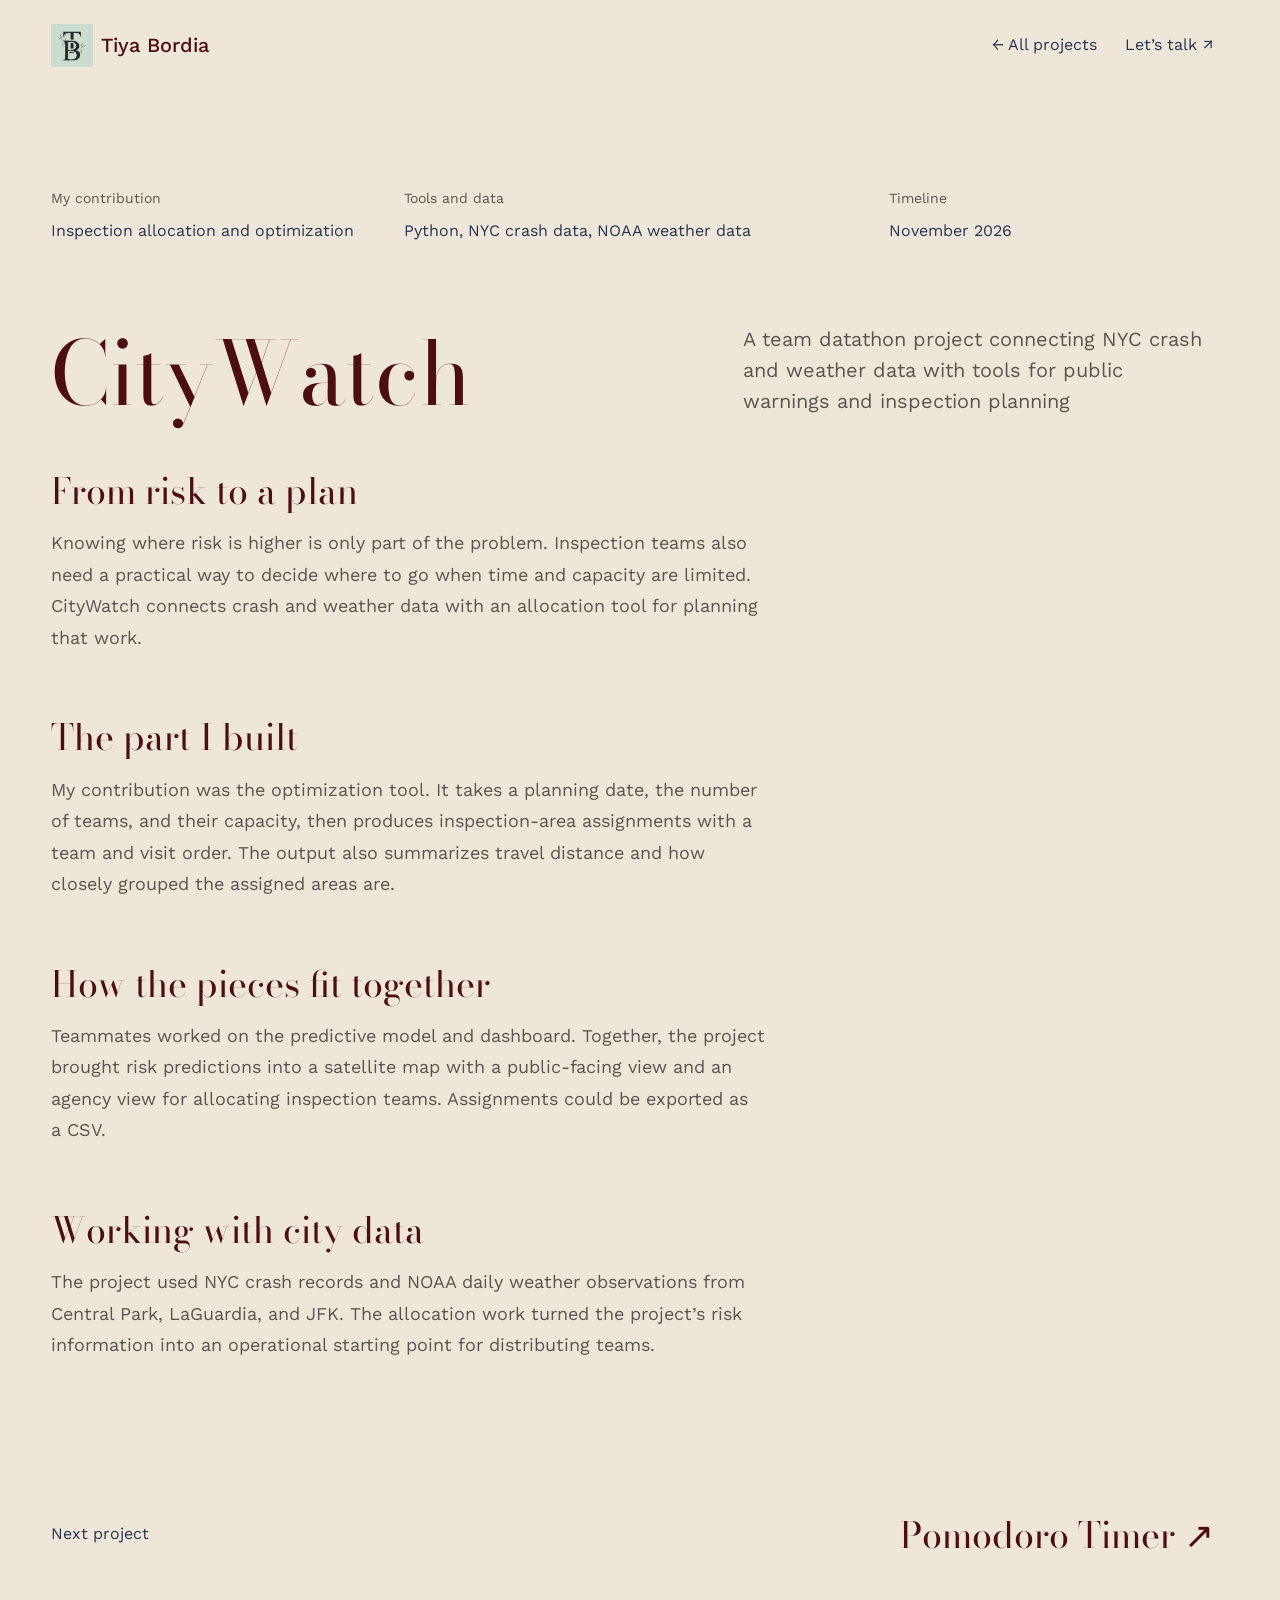
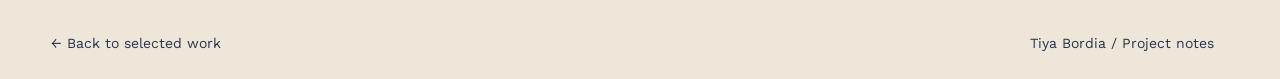
==== projects/citywatch.html @ 733334df "Build interactive project portfolio with theme switch and responsive reading views" ====
<!doctype html><html lang="en" data-palette="mashup"><head><meta charset="UTF-8"><meta name="viewport" content="width=device-width, initial-scale=1, viewport-fit=cover"><title>CityWatch: Tiya Bordia</title><meta name="description" content="A team datathon project connecting NYC crash and weather data with inspection planning."><link rel="stylesheet" href="../styles/library.css"><link rel="stylesheet" href="../styles/theme-variations.css?v=clean-1"><script src="../scripts/appearance.js?v=theme2" defer></script><link rel="stylesheet" href="../styles/editorial-cleanup.css?v=layout2"><link rel="stylesheet" href="../styles/responsive.css?v=adapt1"></head><body class="library-reading"><a class="skip-link" href="#main">Skip to content</a><header class="site-header"><a class="wordmark" href="../index.html"><img class="brand-logo" src="../assets/Image7.png" alt="" width="48" height="62"><span>Tiya Bordia</span></a><nav aria-label="Project navigation"><a href="../index.html#collection">← All projects</a><a href="mailto:tiyabordia06@gmail.com">Let’s talk ↗</a></nav></header><main id="main" class="case-study wrap case-redesign"><h1>CityWatch</h1><p class="case-intro">A team datathon project connecting NYC crash and weather data with tools for public warnings and inspection planning</p><dl class="case-facts"><div><dt>My contribution</dt><dd>Inspection allocation and optimization</dd></div><div><dt>Tools and data</dt><dd>Python, NYC crash data, NOAA weather data</dd></div><div><dt>Timeline</dt><dd>November 2026</dd></div></dl><div class="case-body"><div><section><h2>From risk to a plan</h2><p>Knowing where risk is higher is only part of the problem. Inspection teams also need a practical way to decide where to go when time and capacity are limited. CityWatch connects crash and weather data with an allocation tool for planning that work.</p></section><section><h2>The part I built</h2><p>My contribution was the optimization tool. It takes a planning date, the number of teams, and their capacity, then produces inspection-area assignments with a team and visit order. The output also summarizes travel distance and how closely grouped the assigned areas are.</p></section><section><h2>How the pieces fit together</h2><p>Teammates worked on the predictive model and dashboard. Together, the project brought risk predictions into a satellite map with a public-facing view and an agency view for allocating inspection teams. Assignments could be exported as a CSV.</p></section><section><h2>Working with city data</h2><p>The project used NYC crash records and NOAA daily weather observations from Central Park, LaGuardia, and JFK. The allocation work turned the project’s risk information into an operational starting point for distributing teams.</p></section></div></div><a class="next-project" href="./focus.html"><span>Next project</span><span>Pomodoro Timer ↗</span></a></main><footer class="wrap"><a href="../index.html#collection">← Back to selected work</a><p>Tiya Bordia / Project notes</p></footer></body></html>
---- styles/library.css ----
/* Hallmark · shape: editorial portfolio · genre: editorial · theme: brand (pinned by request) · redesign: full
 * display: Bodoni Moda · body: Work Sans · hero: Banner · nav: visible index · footer: colophon
 * signature: compact faded project books · axes: light/high-contrast-serif/warm · posture: custom · v2.0.0 */
/* Hallmark · pre-emit critique: P4 H4 E3 S4 R4 V3 · weakest: E, recomposed the hero, work timeline, toolkit and reading pages */
/* Hallmark · waive 65 · prompt pins beige, Bodoni Moda and clay · The Lantern portfolio retains the explicit user-selected beige paper, Bodoni Moda and clay cover */
/* Hallmark · waive 38iii · the hero name is the sole two-tone heading · Tiya selected burgundy and navy for her name; keep its established identity */
@import url('https://fonts.googleapis.com/css2?family=Bodoni+Moda:wght@400;500&family=Work+Sans:wght@400;500;600&display=swap');
@import url("./tokens.css");
@import url("./base.css");


* { box-sizing: border-box; }
html { overflow-x: clip; scroll-behavior: smooth; scroll-padding-top: 80px; }
body { overflow-x: clip; margin: 0; background: var(--paper); color: var(--ink); font: 400 16px/1.65 var(--sans); }
h1, h2, h3, p, figure { margin: 0; }
h1, h2, h3 { min-width: 0; overflow-wrap: break-word; font-family: var(--serif); font-weight: 400; line-height: 1.12; letter-spacing: normal; text-wrap: balance; }
h2 { font-size: clamp(36px, 4.2vw, 56px); }
h3 { font-size: 28px; }
p { text-wrap: pretty; }
a { color: inherit; text-decoration: none; text-underline-offset: .25em; touch-action: manipulation; }
a:hover { text-decoration: underline; }
a:active { text-decoration: underline; text-decoration-thickness: 2px; }
.project-context { color: var(--muted); font-size: 16px; }
a:focus-visible { outline: 3px solid var(--teal); outline-offset: 5px; }
img { max-width: 100%; display: block; }
::selection { background: var(--burgundy); color: var(--paper); }
.wrap { width: min(1280px, 92%); margin-inline: auto; }
.section { padding-block: var(--space-lg); }
section[id] { scroll-margin-top: var(--space-sm); }
.icon { width: 20px; height: 20px; flex: none; stroke: currentColor; stroke-width: 1.6; stroke-linecap: round; stroke-linejoin: round; }
.skip-link { position: fixed; top: -100px; left: 16px; padding: var(--space-sm) var(--space-16); background: var(--burgundy); color: var(--paper); z-index: 100; }
.skip-link:focus { top: 12px; }
.site-header { display: flex; justify-content: space-between; align-items: center; gap: var(--space-20); padding-block: var(--space-md); border-bottom: 1px solid var(--line); }
.wordmark { display: inline-flex; align-items: center; gap: var(--space-xs); font-weight: 500; font-size: 20px; color: var(--burgundy); }
.brand-symbol { width: 28px; height: 28px; stroke: var(--teal); stroke-width: 1.3; }
.header-links, .site-header nav { display: flex; align-items: center; flex-wrap: wrap; gap: var(--space-28); font-size: 16px; }
.header-links a { display: inline-flex; align-items: center; gap: var(--space-xs); min-height: 44px; }
.hero { padding-block: var(--space-36) var(--space-xl); }
.hero h1 { font-size: clamp(72px, 10vw, 136px); line-height: 1.05; letter-spacing: normal; color: var(--burgundy); white-space: normal; }
.name-letter { display: inline-block; animation: write-letter .3s both; animation-delay: var(--letter-delay); }
.name-letter:nth-child(5) { width: .24em; }
.surname-letter { color: var(--navy); }
@keyframes write-letter { from { opacity: 0; transform: translateY(.12em); } to { opacity: 1; transform: translateY(0); } }
.hero-tagline { color: var(--burgundy); font-size: clamp(21px, 2.4vw, 29px); margin-top: var(--space-16); line-height: 1.35; }
.hero-tagline em { color: var(--teal); font-family: inherit; font-style: normal; }
.hero-intro { max-width: 65ch; color: var(--muted); font-size: 18px; line-height: 1.65; margin-top: var(--space-16); }
.text-action { display: inline-flex; align-items: center; gap: var(--space-sm); min-height: 44px; color: var(--burgundy); border-bottom: 1px solid var(--burgundy); font-weight: 500; }
.hero .text-action { margin-top: var(--space-16); }
.section-index-shell { position: sticky; top: 0; z-index: 20; background: var(--paper); border-block: 1px solid var(--line); box-shadow: 0 6px 12px var(--shadow-nav); }
.section-index { display: flex; justify-content: space-between; align-items: stretch; gap: var(--space-md); }
.section-tab { display: inline-flex; align-items: center; justify-content: center; min-height: 58px; padding: var(--space-sm) 0; font-size: 16px; color: var(--muted); border-bottom: 2px solid transparent; }
.section-tab.is-active { color: var(--burgundy); border-bottom-color: var(--burgundy); font-weight: 600; }
.section-tab:hover { color: var(--burgundy); text-decoration: none; }
.section-heading { display: flex; justify-content: space-between; align-items: end; gap: var(--space-28); margin-bottom: var(--space-28); }
.section-heading h2 { color: var(--burgundy); }
.section-heading p { max-width: 42ch; color: var(--muted); font-size: 16px; line-height: 1.65; }
/* Native scrolling keeps each cover book-shaped at every screen width.
   No selected-project state: hover/focus and activation belong to the same link. */
.project-shelf { display: flex; gap: var(--space-28); overflow-x: auto; padding: var(--space-20) var(--space-sm) var(--space-md); margin: 0; list-style: none; scroll-snap-type: x proximity; scrollbar-color: var(--slate) var(--paper-deep); scrollbar-width: thin; }
.book-item { flex: 0 0 320px; min-width: 0; display: flex; scroll-snap-align: start; perspective: 1200px; }
.book {
  --cover: var(--burgundy);
  position: relative; isolation: isolate; width: 100%; min-width: 0; min-height: 416px; aspect-ratio: 10 / 13;
  padding: var(--space-28); display: flex; flex-direction: column;
  background: var(--cover); color: var(--paper); transform: rotateY(-9deg) scale(.95);
  transform-origin: center bottom; box-shadow: 6px 5px 14px var(--shadow-book);
  transition: transform 180ms var(--ease-out);
}
/* Fade the colored cover, preserving fully opaque, readable text. */
.book::before { content: ''; position: absolute; inset: 0; z-index: -1; background: var(--paper); opacity: .32; transition: opacity 180ms var(--ease-out); pointer-events: none; }
.book::after { content: ''; position: absolute; inset: 10px; border: 1px solid currentColor; opacity: .3; pointer-events: none; }
.book:focus-visible { transform:translateY(-8px); text-decoration:none; box-shadow:8px 12px 20px var(--shadow-lift); outline-color:var(--burgundy); outline-offset:5px; transition:none; }
.book:focus-visible::before { opacity:0; transition:none; }
@media (hover:hover) and (pointer:fine) {
 .book:hover { transform:translateY(-8px); text-decoration:none; box-shadow:8px 12px 20px var(--shadow-lift); }
 .book:hover::before { opacity:0; }
 .book:active { transform:translateY(-4px) scale(.98); }
}
.book-binding { position: absolute; left: 8px; top: 0; bottom: 0; width: 5px; border-right: 1px solid var(--binding-light); background: var(--binding-dark); pointer-events: none; }
.book-burgundy { --cover: var(--burgundy); }
.book-clay { --cover: var(--clay); color: var(--cover-ink); }
.book-teal { --cover: var(--teal); }
.book-navy { --cover: var(--navy); }
.book-role { font-size: 14px; line-height: 1.45; min-height: 2.9em; }
.book-title { font-size: 40px; line-height: 1.08; letter-spacing: normal; margin-top: var(--space-16); overflow-wrap: break-word; text-wrap: balance; }
.book-contribution { font-size: 16px; line-height: 1.55; margin-top: var(--space-16); }
.book-art { display: flex; align-items: center; justify-content: center; min-height: 40px; flex: 1; padding-block: var(--space-sm); }
.cover-star { width: 60px; height: 60px; stroke: var(--clay); stroke-width: 3; }
.cover-clock { width: 58px; height: 58px; stroke: currentColor; stroke-width: 1.5; }
.cover-plant { width: 65px; height: 65px; stroke: currentColor; stroke-width: 1.5; }
.book-tools { font-size: 14px; line-height: 1.5; margin-top: auto; }
.book-action { display: flex; align-items: center; justify-content: space-between; gap: var(--space-sm); font-size: 15px; font-weight: 500; margin-top: var(--space-sm); min-height: 44px; border-top: 1px solid var(--rule-on-cover); padding-top: var(--space-sm); }
.book-clay .book-action { border-color: var(--rule-on-clay); }
.shelf-edge { height: 11px; margin-top: var(--space-sm); background: var(--navy); border-top: 2px solid var(--slate); box-shadow: 0 8px 12px var(--shadow-soft); }
.experience-list { border-top: 1px solid var(--line); }
.experience-row { display: grid; grid-template-columns: .75fr 2.2fr 1fr; gap: var(--space-28); padding-block: var(--space-md); border-bottom: 1px solid var(--line); }
.experience-row h3 { font-size: 28px; }
.experience-row p { max-width: 65ch; }
.experience-row > div > p:last-child { margin-top: var(--space-sm); color: var(--muted); }
.experience-date, .experience-company, .experience-category { font-size: 14px; line-height: 1.55; color: var(--muted); }
.experience-company { margin-top: var(--space-xs); }
.experience-category { text-align: end; }
.education { background: var(--paper); }
.education-layout { display: grid; grid-template-columns: 1.6fr 1fr; gap: var(--space-lg); align-items: center; }
.education-layout h2 { color: var(--burgundy); }
.education-layout em { color: var(--navy); }
.education-university { font-weight: 500; margin: var(--space-md) 0 var(--space-2xs); }
.education-note { max-width: 45ch; color: var(--muted); }
.award-list { display: grid; grid-template-columns: 1.4fr 1fr; gap: var(--space-36); }
.award-list article { border-top: 1px solid var(--line); padding-top: var(--space-md); }
.award-list h3 { font-size: 30px; line-height: 1.2; }
.award-list p { font-size: 16px; color: var(--muted); margin-top: var(--space-16); }
.skills { border-top: 1px solid var(--line); }
.skill-columns { display: grid; grid-template-columns: repeat(3, 1fr); gap: var(--gap-columns); }
.skill-columns h3 { color: var(--navy); font-size: 32px; }
.skill-columns ul { display: flex; flex-wrap: wrap; gap: var(--space-xs); padding: 0; margin: var(--space-16) 0 0; list-style: none; }
.skill-columns li { font-size: 15px; line-height: 1.5; padding: var(--space-xs) var(--space-sm); border: 1px solid var(--line); }
.about { background: var(--paper); }
.about-layout { display: grid; grid-template-columns: minmax(0,.8fr) minmax(0,1.4fr); gap: var(--space-2xl); align-items: center; }
.about-photo { width: 290px; max-width: 100%; padding: var(--space-sm); background: var(--paper); transform: rotate(-2deg); box-shadow: 5px 7px 15px var(--shadow-soft); margin-inline: auto; }
.about-photo img { width: 100%; height: auto; aspect-ratio: 300/320; object-fit: cover; object-position: center 35%; }
.about-photo figcaption { font-size: 14px; line-height: 1.5; padding-top: var(--space-sm); }
.about-layout h2 { color: var(--burgundy); font-size: clamp(36px, 4vw, 50px); }
.about-layout p { max-width: 65ch; color: var(--muted); margin-top: var(--space-16); }
.about-layout .about-lead { font-family: var(--serif); font-size: 25px; line-height: 1.4; color: var(--ink); margin-top: var(--space-md); }
.contact { background: var(--paper); color: var(--ink); }
.contact h2 { color: var(--burgundy); font-size: clamp(42px, 5.5vw, 72px); }
.contact-bottom { display: flex; justify-content: space-between; align-items: end; gap: var(--gap-columns); margin-top: var(--space-md); }
.contact-bottom a { font-size: clamp(18px, 2.6vw, 28px); font-family: var(--serif); border-bottom: 1px solid var(--slate); padding-bottom: var(--space-xs); overflow-wrap: anywhere; }
.contact a:focus-visible { outline-color: var(--teal); }
.site-footer { display: flex; align-items: center; justify-content: space-between; gap: var(--space-20); padding-block: var(--space-md); font-size: 14px; }
.site-footer nav { display: flex; gap: var(--space-md); }
.site-footer a { min-height: 44px; display: inline-flex; align-items: center; }
.site-footer p { color: var(--muted); }
/* Project reading pages share the same typography and navigation conventions. */
.library-reading .wordmark { font-size: 20px; }
.library-reading .site-header { width: min(1200px,92%); margin-inline: auto; }
.library-reading .site-header nav { font-size: 16px; }
.case-study { padding-top: var(--space-xl); }
.eyebrow { font-size: 14px; color: var(--muted); letter-spacing: normal; }
.case-study > h1 { font-size: clamp(48px, 7vw, 88px); color: var(--burgundy); margin-top: var(--space-16); }
.case-intro { font-size: 22px; line-height: 1.55; max-width: 65ch; color: var(--muted); margin-top: var(--space-md); }
.case-facts { display: grid; grid-template-columns: 1fr 1.4fr 1fr; gap: var(--space-28); border-block: 1px solid var(--line); margin-block: var(--gap-columns); padding-block: var(--space-md); }
.case-facts dt { font-size: 14px; color: var(--muted); }
.case-facts dd { margin: var(--space-xs) 0 0; font-size: 16px; }
.case-art { background: var(--burgundy); color: var(--paper); min-height: 230px; padding: var(--space-36) var(--space-lg); display: flex; flex-direction: column; justify-content: center; align-items: flex-start; text-align: left; }
.case-art.timer-art { background: var(--navy); }
.case-art.nutri-art { background: var(--clay); color: var(--cover-ink); }
.case-art.research-art { background: var(--teal); }
.case-art p { font-family: var(--serif); font-size: clamp(32px, 4vw, 50px); max-width: 36ch; line-height: 1.3; margin-block: var(--space-16) 0; }
.case-art > span, .case-art small { font-size: 14px; letter-spacing: normal; }
.case-body { display: grid; grid-template-columns: 1fr 2.8fr; gap: var(--space-56); margin-block: var(--space-lg); }
.case-body aside { display: flex; flex-direction: column; gap: var(--space-16); position: sticky; top: 25px; align-self: start; }
.case-body aside a { font-size: 16px; min-height: 44px; padding-block: var(--space-xs); border-bottom: 1px solid var(--line); }
.case-body section { margin-bottom: var(--space-xl); }
.case-body h2 { font-size: 36px; color: var(--burgundy); margin-bottom: var(--space-16); }
.case-body section p { font-size: 18px; line-height: 1.75; color: var(--muted); max-width: 65ch; }
.button { display: inline-flex; align-items: center; min-height: 46px; background: var(--burgundy); color: var(--paper); padding: var(--space-sm) var(--space-20); font-size: 16px; }
.next-project { display: flex; align-items: center; justify-content: space-between; gap: var(--space-md); border-top: 1px solid var(--line); padding-block: var(--gap-columns) var(--space-44); }
.next-project > span:last-child { font-family: var(--serif); color: var(--burgundy); font-size: 36px; }
.library-reading footer { width: min(1200px,92%); margin-inline: auto; padding-block: var(--space-md); border-top: 1px solid var(--line); display: flex; justify-content: space-between; gap: var(--space-20); font-size: 14px; }
@media (max-width: 1100px) {
  .book-role { min-height: 0; }
  .book-contribution { max-width: 35ch; }
  .experience-row { grid-template-columns: .7fr 2fr; }
  .experience-category { grid-column: 2; text-align: start; margin-top: calc(-1 * var(--space-sm)); }
  .about-layout { gap: var(--space-36); }
}
@media (max-width: 700px) {
  html { scroll-padding-top: 108px; }
  section[id] { scroll-margin-top: var(--space-sm); }
  .wrap { width: 90%; }
  .section { padding-block: var(--gap-columns); }
  .site-header { padding-block: var(--space-16); gap: var(--space-sm); }
  .wordmark { font-size: 17px; gap: var(--space-xs); }
  .brand-symbol { width: 23px; height: 23px; }
  .header-links, .site-header nav { font-size: 14px; gap: var(--space-16); }
  .header-links .icon { display: none; }
  .hero { padding-block: var(--space-md) var(--space-28); }
  .hero h1 { font-size: clamp(46px,11.9vw,82px); letter-spacing: normal; }
  .hero-tagline { font-size: 21px; margin-top: var(--space-16); }
  .hero-intro { font-size: 16px; line-height: 1.65; }
  .hero .text-action { margin-top: var(--space-16); }
  .section-index { display: grid; grid-template-columns: repeat(3,1fr); gap: 0 var(--space-16); }
  .section-tab { font-size: 14px; padding-block: var(--space-xs); min-height: 44px; }
  .section-heading { display: block; margin-bottom: var(--space-md); }
  .section-heading p, .section-heading > a { margin-top: var(--space-16); }
  .section-heading p br { display: none; }
  .book-role { font-size: 14px; }
  .book-contribution { font-size: 16px; }
  .book-action { font-size: 15px; }
  .experience-row { grid-template-columns: 1fr; gap: var(--space-sm); padding-block: var(--space-md); }
  .experience-row h3 { font-size: 27px; }
  .experience-category { grid-column: auto; margin-top: 0; }
  .education-layout { grid-template-columns: 1fr; gap: var(--space-md); }
  .education-university { margin-top: var(--space-20); }
  .award-list { grid-template-columns: 1fr; gap: var(--space-28); }
  .award-list h3 { font-size: 28px; }
  .skill-columns { grid-template-columns: 1fr; gap: var(--space-28); }
  .skill-columns h3 { font-size: 30px; }
  .about-layout { grid-template-columns: minmax(0,1fr); gap: var(--gap-columns); }
  .about-photo { width: 260px; }
  .about-layout .about-lead { font-size: 24px; }
  .contact-bottom { display: block; margin-top: var(--space-md); }
  .contact-bottom a { display: inline-block; margin-top: var(--space-md); font-size: 23px; }
  .site-footer { flex-wrap: wrap; gap: var(--space-sm); }
  .site-footer nav { width: 100%; justify-content: space-between; }
  .site-footer p { margin-left: auto; }
  .library-reading .site-header { flex-wrap: wrap; }
  .case-study { padding-top: var(--space-md); }
  .case-intro { font-size: 19px; }
  .case-facts { grid-template-columns: 1fr; gap: var(--space-20); }
  .case-art { padding: var(--space-md); min-height: 220px; }
  .case-body { grid-template-columns: 1fr; gap: var(--gap-columns); margin-block: var(--space-36); }
  .case-body aside { position: static; display: grid; grid-template-columns: repeat(2,minmax(0,1fr)); gap: 0 var(--space-20); padding-bottom: 0; }
  .case-body aside p { grid-column: 1 / -1; margin-bottom: var(--space-xs); }
  .case-body h2 { font-size: 32px; }
  .case-body section p { font-size: 17px; }
  .next-project > span:last-child { font-size: 27px; }
}
@media (max-width: 580px) {
  .book-item { flex-basis: min(300px, 84vw); }
  .book { min-height: 390px; padding: var(--space-md); }
  .book-title { font-size: 36px; }
  .book-role { font-size: 14px; }
}
@media (max-width: 350px) {
  .header-links { gap: var(--space-xs); font-size: 13px; }
  .wordmark { font-size: 16px; }
  .brand-symbol { display: none; }
  .hero h1 { font-size: 43px; }
}
@media (prefers-reduced-motion: reduce) {
  html { overflow-x: clip; scroll-behavior: auto; }
  .name-letter { animation: none; opacity: 1; transform: none; }
  .book, .book:hover, .book:focus-visible,
  .project-shelf .book { transform: none; transition: none; }
  .book::before { transition: none; }
}
@media (forced-colors: active) {
  .book::before { display: none; }
}

/* Composition: an editorial introduction, a shelf, a work timeline, and a personal close. */
.hero-redesign { padding-block: var(--space-lg) var(--space-56); }
.hero-redesign h1 { font-size: clamp(64px, 12vw, 154px); line-height: 1.05; }
.hero-bottom { display: grid; grid-template-columns: minmax(0,1fr) minmax(0,1fr); gap: var(--gap-columns); align-items: end; margin-top: var(--gap-columns); }
.hero-redesign .hero-tagline { font-family: var(--serif); font-size: clamp(32px, 4vw, 50px); line-height: 1.12; margin: 0; color: var(--teal); }
.hero-copy { max-width: 49ch; justify-self: end; }
.hero-redesign .hero-intro { margin: 0; font-size: 18px; }
.hero-redesign .text-action { margin-top: var(--space-20); }
.section-index-shell { box-shadow: none; }
.section { padding-block: var(--space-72); }
.projects { padding-top: var(--space-lg); padding-bottom: var(--space-2xl); }
.section-heading { gap: var(--gap-columns); }
.project-shelf:focus-visible { outline: 2px solid var(--teal); outline-offset: 4px; }
.experience { display: grid; grid-template-columns: minmax(0,1fr) minmax(0,2fr); gap: var(--gap-columns); border-top: 1px solid var(--line); }
.experience .section-heading { display: block; align-self: start; margin: 0; }
.experience .section-heading h2 { font-size: clamp(36px, 4vw, 52px); max-width: 9ch; }
.experience .section-heading a { margin-top: var(--space-md); }
.experience-row { grid-template-columns: minmax(0,1fr); gap: var(--space-xs); padding-block: var(--space-28); }
.experience-row h3 { font-size: 30px; }
.experience-category { grid-column: auto; text-align: left; margin: 0; }
.experience-row > div > p:last-child { margin-top: var(--space-16); }
.education-layout { border-block: 1px solid var(--line); padding-block: var(--space-lg); gap: var(--gap-columns); }
.education-layout h2 { font-size: clamp(36px,4vw,52px); }
.award-list { grid-template-columns: minmax(0,1.5fr) minmax(0,1fr); gap: var(--gap-columns); }
.skills { display: grid; grid-template-columns: minmax(0,1fr) minmax(0,2fr); gap: var(--gap-columns); }
.skills .section-heading { display: block; margin: 0; }
.skills .section-heading p { margin-top: var(--space-20); }
.skill-columns { gap: var(--gap-columns); }
.skill-columns ul { display: block; margin-top: var(--space-16); }
.skill-columns li { padding: var(--space-xs) 0; border: 0; border-bottom: 1px solid var(--line); font-size: 16px; }
.about-layout { grid-template-columns: minmax(0,1fr) minmax(0,2fr); gap: var(--gap-columns); }
.about-photo { width: 280px; padding: 0; transform: none; box-shadow: none; margin-inline: 0; }
.about-photo figcaption { padding-top: var(--space-16); }
.about-layout h2 { max-width: 20ch; }
.about-layout .about-lead { font-family: var(--sans); font-size: 20px; line-height: 1.6; }
.contact > .wrap { border-top: 1px solid var(--line); padding-top: var(--space-lg); }
.contact h2 { font-size: clamp(44px, 6vw, 76px); }
.contact-bottom { gap: var(--gap-columns); }
/* Reading pages keep the same paper, with a quick route to the real work. */
.case-redesign { display: grid; grid-template-columns: minmax(0,1.4fr) minmax(0,1fr); column-gap: var(--gap-columns); }
.case-redesign > .project-context { grid-column: 1 / -1; }
.case-redesign > h1 { grid-column: 1; grid-row: 2 / 4; margin-top: var(--space-md); }
.case-redesign > .case-intro { grid-column: 2; grid-row: 2; font-size: 20px; }
.case-entry { grid-column: 2; grid-row: 3; margin-top: var(--space-20); }
.case-facts, .case-art, .case-body, .next-project { grid-column: 1 / -1; }
.case-redesign .case-art { background: var(--paper); color: var(--ink); border-block: 1px solid var(--line); min-height: 0; padding: var(--gap-columns) 0; }
.case-redesign .case-art > span { color: var(--muted); font-size: 16px; }
.case-redesign .case-art p { max-width: 46ch; font-size: clamp(26px,3vw,40px); color: var(--teal); }
.case-body { grid-template-columns: minmax(0,1fr) minmax(0,2fr); gap: var(--gap-columns); }
.case-body aside { top: 32px; gap: 0; }
.case-body section { padding-bottom: var(--gap-columns); margin-bottom: var(--gap-columns); border-bottom: 1px solid var(--line); }
.case-body section p { font-size: 18px; }
.case-body h2 { font-size: 36px; }
.button { min-height: 48px; }
@media (max-width: 900px) {
 .experience, .skills { grid-template-columns: minmax(0,1fr); }
 .experience .section-heading { display: flex; align-items: end; }
 .experience .section-heading h2 { max-width: none; }
 .experience .section-heading a { margin-top: 0; flex-shrink: 0; }
 .case-redesign { grid-template-columns: minmax(0,1fr); }
 .case-redesign > h1, .case-redesign > .case-intro, .case-entry { grid-column: 1; grid-row: auto; }
 .case-redesign > h1 { margin-top: var(--space-16); }
}
@media (max-width: 700px) {
 .hero-redesign { padding-block: var(--gap-columns); }
 .hero-redesign h1 { font-size: clamp(42px,11vw,74px); }
 .hero-bottom { grid-template-columns: minmax(0,1fr); gap: var(--space-md); margin-top: var(--space-md); }
 .hero-redesign .hero-tagline { font-size: 32px; }
 .hero-copy { justify-self: start; }
 .hero-redesign .hero-intro { font-size: 16px; }
 .section { padding-block: var(--space-xl); }
 .experience .section-heading { display: block; }
 .experience .section-heading a { margin-top: var(--space-16); }
 .award-list, .skill-columns, .about-layout, .case-body { grid-template-columns: minmax(0,1fr); }
 .education-layout { padding-block: var(--gap-columns); }
 .about-photo { width: 240px; }
 .case-body aside { position: static; gap: 0 var(--space-20); }
 .case-body { gap: var(--gap-columns); }
 .contact > .wrap { padding-top: var(--gap-columns); }
}

/* Education belongs to the personal introduction. */
.about-education { border-top: 1px solid var(--line); margin-top: var(--gap-columns); padding-top: var(--space-md); }
.about-education h3 { font-family: var(--sans); font-size: 18px; font-weight: 500; color: var(--burgundy); }
.about-education p { margin-top: var(--space-sm); }
.about-education .education-university { color: var(--ink); }
.about-education .education-note { max-width: 60ch; }
@media (min-width: 701px) { .section-index { justify-content: flex-start; gap: var(--gap-columns); } }

/* Preserve page alignment when a dialog locks scrolling. */
html { scrollbar-gutter:stable; }
---- styles/theme-variations.css ----
/* Review-only palettes: the current homepage remains unchanged. */
:root {
 --paper:#EFE6DA; --ink:#25344F; --muted:#525B66; --line:#B7AA9A;
 --burgundy:#632024; --navy:#25344F; --teal:#6F4D38; --slate:#617891; --clay:#D5B895;
 --paper-deep:var(--paper); --cover-burgundy:#632024; --cover-clay:#D5B895; --cover-teal:#617891; --cover-navy:#25344F;
 --book-text:#F4EDE4; --cover-ink:#35271F; --light-green:#DCE1B8; --green-ink:#173125;
 --button-selected:#25344F; --button-selected-ink:#F4EDE4; --cover-wash:#EFE6DA;
}
:root[data-palette="earth"] {
 --paper:#EFE6DA; --ink:#173125; --muted:#555D4B; --line:#B2AB96;
 --burgundy:#424C21; --navy:#212E40; --teal:#173125; --slate:#7D8769; --clay:#B27D57;
 --cover-burgundy:#173125; --cover-clay:#AE9372; --cover-teal:#424C21; --cover-navy:#212E40;
 --button-selected:#173125;
}
:root[data-palette="sage"] {
 --paper:#EFE6DA; --ink:#0A3323; --muted:#5A554E; --line:#BEB2A3;
 --burgundy:#4D0E13; --navy:#25344F; --teal:#105666; --slate:#7D8769; --clay:#B57C70;
 --cover-burgundy:#4D0E13; --cover-clay:#B57C70; --cover-teal:#105666; --cover-navy:#DCE1B8;
 --button-selected:#DCE1B8; --button-selected-ink:#173125;
}
:root[data-mode="dark"] {
 color-scheme:dark; --paper:#192333; --ink:#F0E6D8; --muted:#C4C8CE; --line:#56616D;
 --burgundy:#E5B2A9; --navy:#ABC0D3; --teal:#B8CDD9; --slate:#8CA3BA;
 --cover-wash:#192333;
}
:root[data-palette="earth"][data-mode="dark"] {
 --paper:#14271E; --ink:#ECE5D8; --muted:#C5C9B8; --line:#566554;
 --burgundy:#DCE1B8; --navy:#B9C7D2; --teal:#DCE1B8; --cover-wash:#14271E;
}
:root[data-palette="sage"][data-mode="dark"] {
 --paper:#18251F; --ink:#EFE6DA; --muted:#C9CFC4; --line:#5F6D5F;
 --burgundy:#E8B5AE; --navy:#B5C7DC; --teal:#DCE1B8; --cover-wash:#18251F;
}
html[data-mode="light"] { color-scheme:light; }
.theme-review { background:var(--paper); color:var(--ink); border-bottom:1px solid var(--line); padding:24px 0; }
.review-inner { display:grid; gap:16px; }
.review-heading { display:flex; flex-wrap:wrap; align-items:center; justify-content:space-between; gap:12px; }
.review-heading strong { font-weight:600; font-size:18px; }
.review-heading a { font-size:14px; text-decoration:underline; }
.review-controls { display:flex; gap:32px; flex-wrap:wrap; }
.review-controls fieldset { border:0; padding:0; margin:0; min-width:0; }
.review-controls legend { font:400 14px/1.5 var(--sans); color:var(--muted); margin-bottom:8px; }
.review-options { display:flex; gap:8px; flex-wrap:wrap; }
.review-options button { min-height:44px; padding:10px 16px; border:1px solid var(--line); background:var(--paper); color:var(--ink); font:500 14px/1.4 var(--sans); cursor:pointer; border-radius:0; }
.review-options button:hover { border-color:var(--ink); }
.review-options button[aria-pressed="true"] { background:var(--button-selected); color:var(--button-selected-ink); border-color:var(--button-selected); }
.review-options button:focus-visible { outline:3px solid var(--teal); outline-offset:3px; }
.review-options button:active { transform:translateY(1px); }
#palette-note { font-size:14px; line-height:1.6; color:var(--muted); }
.palette-swatches { display:flex; gap:12px; flex-wrap:wrap; }
.palette-swatch { display:inline-flex; align-items:center; gap:6px; font-size:13px; color:var(--muted); }
.palette-swatch i { width:18px; height:18px; background:var(--swatch); border:1px solid var(--line); }
.book { color:var(--book-text); }
.book-burgundy { --cover:var(--cover-burgundy); }
.book-clay { --cover:var(--cover-clay); color:var(--cover-ink); }
.book-teal { --cover:var(--cover-teal); }
.book-navy { --cover:var(--cover-navy); }
.book::before { background:var(--cover-wash); }
[data-palette="sage"] .book-navy { color:var(--green-ink); }
[data-palette="sage"] .book-navy .book-action { border-color:var(--rule-on-clay); }
[data-palette="sage"] .skill-columns h3 { background:var(--light-green); color:var(--green-ink); display:inline-block; padding:2px 10px; }
[data-mode="dark"] .book-teal { --cover:#40556B; }
[data-palette="earth"][data-mode="dark"] .book-teal { --cover:#424C21; }
[data-palette="sage"][data-mode="dark"] .book-teal { --cover:#105666; }
[data-mode="dark"] .book-clay::before { opacity:.16; }
[data-mode="dark"] .book-clay:hover::before, [data-mode="dark"] .book-clay:focus-visible::before { opacity:0; }
@media(max-width:700px) { .theme-review { padding-block:20px; } .review-controls { gap:16px; } .review-heading { align-items:start; } }

/* Instant review navigation keeps side-by-side palette comparisons aligned. */
html { scroll-behavior: auto; }

/* Keep text readable on lighter swatches and the faded clay cover. */
:root { --slate-cover-ink:#101820; --clay-wash:#EFE6DA; }
[data-palette="slate"][data-mode="light"] .book-teal { color:var(--slate-cover-ink); }
[data-palette="slate"][data-mode="light"] .book-teal:hover, [data-palette="slate"][data-mode="light"] .book-teal:focus-visible { --cover:#8B9BAA; }
[data-mode="dark"] .book-clay::before { background:var(--clay-wash); opacity:.24; }
[data-mode="dark"] .book-clay:hover::before, [data-mode="dark"] .book-clay:focus-visible::before { opacity:0; }
[data-palette="earth"][data-mode="light"] .book-teal::before { opacity:.16; }

/* Revised mashup: redder burgundy, reference-inspired pink and rosy brown. */
:root[data-palette="mashup"] {
 --pink:#983254; --rosy-brown:#D3968C;
 --paper:#EFE6DA; --ink:#25344F; --muted:#5A554E; --line:#BEB2A3;
 --burgundy:#4D0E13; --navy:#25344F; --teal:#6F4D38; --slate:#617891;
 --cover-burgundy:var(--pink); --cover-clay:var(--rosy-brown); --cover-teal:#617891; --cover-navy:#25344F;
 --cover-ink:#291719; --cover-wash:#EFE6DA;
 --button-selected:#4D0E13; --button-selected-ink:#EFE6DA;
}
:root[data-palette="mashup"][data-mode="dark"] {
 --paper:#3A121B; --ink:#F2E7DB; --muted:#DEC3C5; --line:#93616C;
 --burgundy:var(--rosy-brown); --navy:#AFC2D7; --teal:#D5B895; --slate:#91A7BE;
 --cover-wash:#3A121B; --button-selected:var(--rosy-brown); --button-selected-ink:#291719;
}
[data-palette="mashup"] .book-navy { color:var(--book-text); }
[data-palette="mashup"][data-mode="light"] .book-burgundy:not(:hover):not(:focus-visible)::before { opacity:.12; }
[data-palette="mashup"] .book-teal { --cover:#617891; }
[data-palette="mashup"][data-mode="light"] .book-teal { color:var(--slate-cover-ink); }
[data-palette="mashup"][data-mode="light"] .book-teal:hover,
[data-palette="mashup"][data-mode="light"] .book-teal:focus-visible { --cover:#8B9BAA; }
[data-palette="mashup"][data-mode="dark"] .book-teal { --cover:#40556B; }
[data-palette="mashup"] .skill-columns h3 { display:inline-block; background:var(--rosy-brown); color:var(--cover-ink); padding:2px 10px; }

/* A small, intentional green thread alongside pink and rose. */
:root[data-palette="mashup"] { --moss-accent:#526347; --moss-soft:#AEB89B; }
:root[data-palette="mashup"][data-mode="dark"] { --moss-accent:#AEB89B; }
[data-palette="mashup"] .brand-symbol { stroke:var(--moss-accent); }
[data-palette="mashup"] .section-tab.is-active { color:var(--moss-accent); border-bottom-color:var(--moss-accent); }
[data-palette="mashup"] .shelf-edge { border-top-color:var(--moss-accent); }
[data-palette="mashup"] .skill-columns h3 { background:transparent; color:var(--moss-accent); padding:0; }
[data-palette="mashup"] .book:focus-visible { outline-color:var(--moss-accent); }
---- styles/editorial-cleanup.css ----
/* Keep the portfolio open, typographic, and free of ornamental UI. */
h1, h2, h3, .hero h1, .book-title { letter-spacing:normal; font-style:normal; }
em, i { font-style:normal; }
.site-header, .section-index-shell, .experience, .experience-list, .experience-row,
.award-list article, .skills, .about-education, .contact > .wrap,
.case-facts, .case-body section, .case-body aside a, .next-project,
.library-reading footer, .book-action, .book-clay .book-action { border:0; }
.section-index-shell { box-shadow:none; }
.skills .toolkit-card, .skills .toolkit-card:last-child { border:0; }
.skills .toolkit-card + .toolkit-card { border-top:1px solid var(--line); }
.skills .toolkit-card li { border:0; padding:0; }
.skills .toolkit-card ul { gap:12px 24px; }
.book::after, .book-opening-cover::after { content:none; }
.book-binding { border:0; }
.book-dialog, .book-opening-cover, .book-dialog-bar, .book-dialog-close,
.appearance-dock, .appearance-dock button { border:0; }
.book-dialog::backdrop { backdrop-filter:none; }
.appearance-dock button[aria-pressed="true"] { border:0; text-decoration:underline; text-underline-offset:5px; }
.book-dialog-close { text-decoration:underline; text-underline-offset:5px; }
/* Upright text and natural tracking need a little more room on narrow screens. */
@media(max-width:700px) { .hero-redesign h1 { font-size:clamp(38px,10.4vw,70px); } }

.experience-details { margin:16px 0 0; padding-left:20px; color:var(--muted); }
.experience-details li + li { margin-top:12px; }
.earlier-experience { margin-top:32px; }
.earlier-experience summary { cursor:pointer; min-height:44px; color:var(--ink); }
.earlier-experience h3 { margin:24px 0 12px; font:500 20px/1.4 var(--sans); }
.earlier-experience p + p { margin-top:12px; color:var(--muted); }
.more-projects, .additional-skills { margin-top:40px; }
.more-projects h3, .additional-skills h3 { font:500 20px/1.4 var(--sans); margin-bottom:12px; }
.more-projects p, .additional-skills p { color:var(--muted); margin-top:12px; }
.additional-skills h3:not(:first-child) { margin-top:28px; }
.project-preview { display:inline-flex; align-items:center; min-height:44px; text-decoration:underline; }

/* Each project has its own cover color in both modes. */
.book-moss { --cover:#AEB89B; color:#173125; }

/* Slightly brighter wine background and clearer cover pigments. */
:root[data-palette="mashup"][data-mode="dark"] {
 --paper:#461923; --cover-wash:#461923;
 --ink:#F7EEE4; --muted:#E3CDD0;
 --cover-burgundy:#AD3F63; --cover-clay:#DFA297; --cover-navy:#30496A;
}
[data-palette="mashup"][data-mode="dark"] .book-teal { --cover:#58758F; }
.book-moss { --cover:#BCC7A6; color:#173125; }

.portrait-frame { aspect-ratio:300/320; overflow:hidden; }
.about-photo .portrait-frame img { width:100%; height:100%; object-fit:cover; object-position:50% 65%; transform:scale(1.55); transform-origin:50% 65%; }

.brand-logo { display:block; width:42px; height:auto; flex:none; }
@media(max-width:700px) { .brand-logo { width:32px; } }

.social-logo { width:20px; height:20px; flex:none; }
.site-footer nav a { gap:8px; }

/* A single physical-style switch with a stable, accessible label. */
.appearance-dock .light-switch { display:flex; align-items:center; gap:10px; padding:8px; min-height:44px; color:var(--ink); }
.switch-track { display:block; position:relative; width:42px; height:24px; background:var(--muted); border-radius:12px; flex:none; }
.switch-thumb { position:absolute; top:3px; left:3px; width:18px; height:18px; border-radius:50%; background:var(--paper); transition:transform 160ms var(--ease-out); }
.light-switch[aria-checked="true"] .switch-track { background:var(--moss-accent); }
.light-switch[aria-checked="true"] .switch-thumb { transform:translateX(18px); }
.switch-label { font-size:14px; }
.appearance-dock .light-switch:hover { text-decoration:none; }
.light-switch:focus-visible .switch-thumb { transition:none; }
@media(prefers-reduced-motion:reduce) { .switch-thumb { transition:none; } }

/* Hanging pull cord: one button, a full touch target, and a clear focus ring. */
.appearance-dock { top:0; bottom:auto; right:20px; padding:0; background:transparent; }
.appearance-dock .light-switch { position:relative; display:flex; flex-direction:column; justify-content:flex-start; gap:0; width:48px; height:124px; padding:0; background:transparent; transform:none; }
.pull-cord { display:block; width:2px; height:80px; background:var(--muted); flex:none; transition:height 160ms var(--ease-out); }
.pull-handle { display:block; width:14px; height:28px; background:var(--moss-accent); border-radius:3px 3px 7px 7px; flex:none; }
.appearance-dock .light-switch:active { transform:none; }
.appearance-dock .light-switch:active .pull-cord { height:90px; }
.appearance-dock .light-switch:focus-visible { outline-offset:2px; }
@media(max-width:700px) {
 .appearance-dock { right:2px; top:0; bottom:auto; }
 .appearance-dock .light-switch { width:32px; height:106px; }
 .pull-cord { height:62px; }
 .appearance-dock .light-switch:active .pull-cord { height:72px; }
}
@media(prefers-reduced-motion:reduce) { .pull-cord { transition:none; } .appearance-dock .light-switch:active .pull-cord { height:80px; } }
@media(max-width:700px) and (prefers-reduced-motion:reduce) { .appearance-dock .light-switch:active .pull-cord { height:62px; } }

/* A pendant lamp gives the pull cord a recognizable purpose. */
.appearance-dock { right:12px; }
.appearance-dock .light-switch { width:64px; height:174px; }
.cord-lamp { width:56px; height:56px; flex:none; overflow:visible; }
.lamp-stem { stroke:var(--muted); stroke-width:2; }
.lamp-shade { fill:var(--teal); stroke:var(--ink); stroke-width:1.5; stroke-linejoin:round; }
.lamp-bulb { fill:#E8BB61; }
.lamp-rays { stroke:#A06A1C; stroke-width:2; stroke-linecap:round; }
.light-switch[aria-checked="true"] .lamp-bulb { fill:var(--muted); }
.light-switch[aria-checked="true"] .lamp-rays { visibility:hidden; }
.pull-cord { height:58px; }
.pull-handle { width:16px; height:26px; background:var(--moss-accent); }
.appearance-dock .light-switch:active .pull-cord { height:68px; }
@media(max-width:700px) {
 .appearance-dock { right:0; }
 .appearance-dock .light-switch { width:44px; height:142px; }
 .cord-lamp { width:40px; height:40px; }
 .pull-cord { height:46px; }
 .appearance-dock .light-switch:active .pull-cord { height:56px; }
}
@media(prefers-reduced-motion:reduce) { .appearance-dock .light-switch:active .pull-cord { height:58px; } }
@media(max-width:700px) and (prefers-reduced-motion:reduce) { .appearance-dock .light-switch:active .pull-cord { height:46px; } }

/* Reserve a separate right-hand lane for the fixed pendant control. */
.home-header { padding-right:72px; }
@media(max-width:700px) {
 .home-header { padding-right:40px; flex-wrap:wrap; }
 .home-header .header-links { gap:16px; }
}

/* Header owns the pendant: it scrolls away before the section index sticks. */
.home-header { position:relative; padding-right:88px; min-height:176px; }
.home-header .appearance-dock { position:absolute; top:0; right:0; bottom:auto; z-index:1; }
.appearance-dock .light-switch { min-width:0; }
.experience-highlight { margin-top:16px; color:var(--muted); }
.role-details { margin-top:12px; }
.role-details summary { cursor:pointer; min-height:44px; display:list-item; padding-block:10px; color:var(--ink); }
[data-palette="mashup"][data-mode="light"] .book-navy::before { opacity:.24; }
[data-palette="mashup"][data-mode="light"] .book-navy:hover::before,
[data-palette="mashup"][data-mode="light"] .book-navy:focus-visible::before { opacity:0; }
[data-palette="mashup"][data-mode="dark"] .book-teal { --cover:#4C6881; }
[data-palette="mashup"][data-mode="dark"] .book-moss::before { opacity:.22; }
[data-palette="mashup"][data-mode="dark"] .book-moss:hover::before,
[data-palette="mashup"][data-mode="dark"] .book-moss:focus-visible::before { opacity:0; }
@media(max-width:700px) { .home-header { padding-right:60px; min-height:144px; } }

.experience-stories { margin:16px 0 24px; }
.experience-stories section + section { margin-top:24px; }
.experience-stories h4 { margin:0 0 8px; font:500 18px/1.45 var(--sans); color:var(--ink); }
.experience-stories p { color:var(--muted); max-width:65ch; }

.project-screenshot { grid-column:1 / -1; margin:32px 0 0; }
.project-screenshot img { width:100%; height:auto; display:block; }
.project-screenshot figcaption { margin-top:12px; color:var(--muted); font:400 15px/1.6 var(--sans); max-width:75ch; }

/* Compact header: name and contact links lead; the pendant has its own lane. */
.home-header { min-height:112px; }
.home-header .light-switch { height:112px; }
.home-header .pull-cord { height:20px; }
.home-header .light-switch:active .pull-cord { height:28px; }
/* A project without a sidebar gets a complete, readable text column. */
.case-body > div:only-child { grid-column:1 / -1; width:100%; max-width:75ch; min-width:0; }
@media(max-width:700px) {
 .home-header { min-height:96px; }
 .home-header .light-switch { height:96px; }
 .home-header .pull-cord { height:18px; }
 .home-header .light-switch:active .pull-cord { height:26px; }
}
@media(prefers-reduced-motion:reduce) { .home-header .light-switch:active .pull-cord { height:20px; } }
@media(max-width:700px) and (prefers-reduced-motion:reduce) { .home-header .light-switch:active .pull-cord { height:18px; } }
---- styles/responsive.css ----
/* Adapt the same content to touch, narrow viewports, and short windows. */
body { padding-bottom:env(safe-area-inset-bottom, 0px); }
.wrap { max-width:calc(100% - env(safe-area-inset-left, 0px) - env(safe-area-inset-right, 0px)); }
.header-links, .home-header .wordmark { min-width:0; }
.home-header .header-links a { min-height:44px; }
.case-facts > div, .hero-copy, .about-layout > div { min-width:0; }
.case-facts dd { overflow-wrap:anywhere; }
/* A wrapped dialog title owns its height; content uses the remaining space. */
.book-dialog[open] { display:grid; grid-template-rows:auto minmax(0,1fr); }
.book-dialog-bar { min-width:0; align-items:start; }
.book-dialog-bar h2 { min-width:0; overflow-wrap:anywhere; align-self:center; }
.book-dialog-close { flex:none; }
.book-dialog-scroll { height:auto; min-height:0; padding-bottom:max(40px, env(safe-area-inset-bottom, 0px)); }
.book-dialog .case-study > h1 { overflow-wrap:break-word; }
@media(max-width:900px) {
 .library-reading .case-body { grid-template-columns:minmax(0,1fr); }
 .library-reading .case-body aside { position:static; display:flex; flex-wrap:wrap; gap:8px 24px; }
 .library-reading .case-body aside a { min-height:44px; }
}
@media(max-width:700px) {
 .home-header { column-gap:16px; row-gap:4px; }
 .home-header .wordmark { min-height:44px; }
 .home-header .header-links { flex-wrap:wrap; column-gap:16px; row-gap:0; }
 .section-index { grid-template-columns:repeat(3,minmax(0,1fr)); column-gap:12px; }
 .section-tab { min-width:0; text-align:center; white-space:normal; }
 .book-item { flex-basis:min(300px,calc(100vw - 64px)); }
 .book { min-height:390px; }
 .next-project { flex-wrap:wrap; align-items:start; }
 .book-dialog { max-height:calc(100dvh - 24px - env(safe-area-inset-top, 0px) - env(safe-area-inset-bottom, 0px)); }
 .book-dialog-scroll { padding-inline:16px; }
 .contact-bottom a { overflow-wrap:anywhere; }
}
/* Short landscape/zoomed windows need reading space more than a sticky index. */
@media(max-height:500px) {
 .section-index-shell { position:static; }
 html { scroll-padding-top:16px; }
 .book-dialog { height:94dvh; max-height:94dvh; }
 .book-dialog-scroll { padding-top:16px; }
}
@media(hover:none), (pointer:coarse) {
 .role-details summary, .earlier-experience summary { min-height:44px; }
 .book:active { text-decoration:underline; }
}
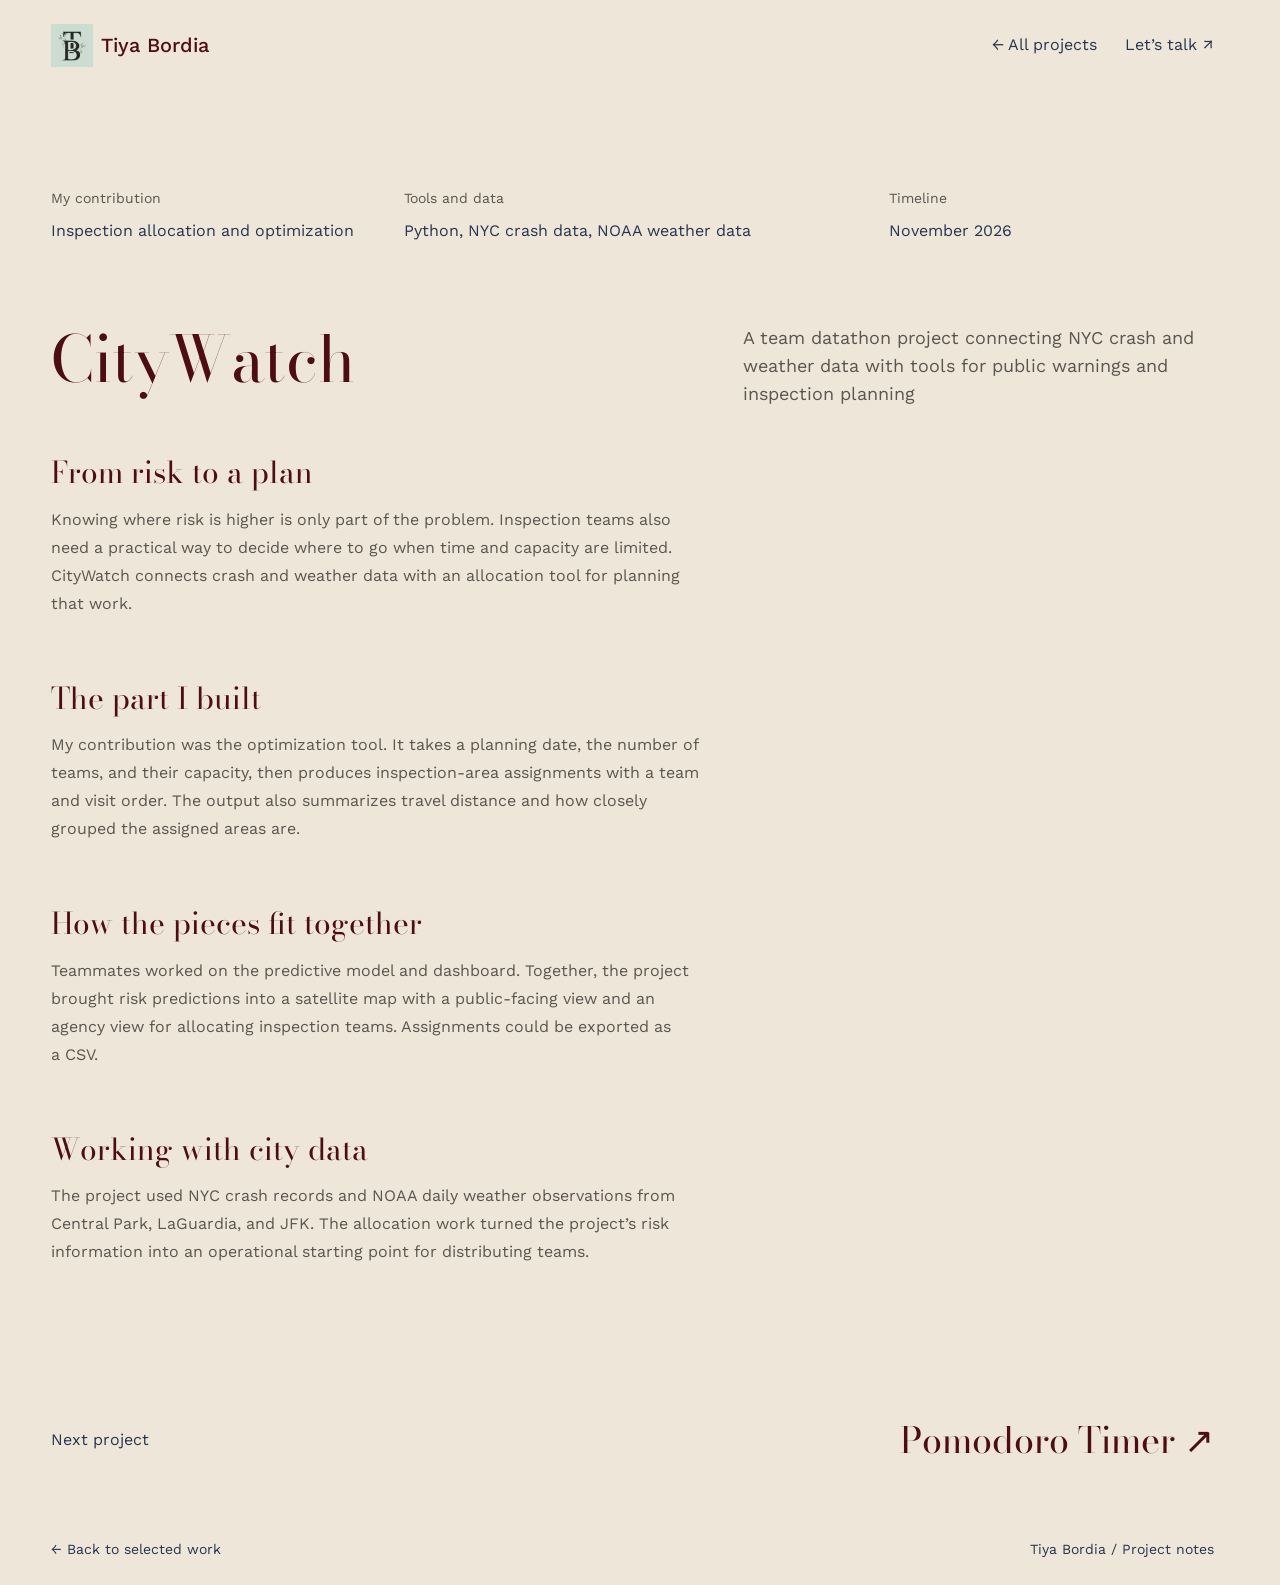
==== commit 1a20be0c: "Reduce typography scale and prevent toolkit heading overflow" ====
--- a/projects/citywatch.html
+++ b/projects/citywatch.html
@@ -1 +1 @@
-<!doctype html><html lang="en" data-palette="mashup"><head><meta charset="UTF-8"><meta name="viewport" content="width=device-width, initial-scale=1, viewport-fit=cover"><title>CityWatch: Tiya Bordia</title><meta name="description" content="A team datathon project connecting NYC crash and weather data with inspection planning."><link rel="stylesheet" href="../styles/library.css"><link rel="stylesheet" href="../styles/theme-variations.css?v=clean-1"><script src="../scripts/appearance.js?v=theme2" defer></script><link rel="stylesheet" href="../styles/editorial-cleanup.css?v=layout2"><link rel="stylesheet" href="../styles/responsive.css?v=adapt1"></head><body class="library-reading"><a class="skip-link" href="#main">Skip to content</a><header class="site-header"><a class="wordmark" href="../index.html"><img class="brand-logo" src="../assets/Image7.png" alt="" width="48" height="62"><span>Tiya Bordia</span></a><nav aria-label="Project navigation"><a href="../index.html#collection">← All projects</a><a href="mailto:tiyabordia06@gmail.com">Let’s talk ↗</a></nav></header><main id="main" class="case-study wrap case-redesign"><h1>CityWatch</h1><p class="case-intro">A team datathon project connecting NYC crash and weather data with tools for public warnings and inspection planning</p><dl class="case-facts"><div><dt>My contribution</dt><dd>Inspection allocation and optimization</dd></div><div><dt>Tools and data</dt><dd>Python, NYC crash data, NOAA weather data</dd></div><div><dt>Timeline</dt><dd>November 2026</dd></div></dl><div class="case-body"><div><section><h2>From risk to a plan</h2><p>Knowing where risk is higher is only part of the problem. Inspection teams also need a practical way to decide where to go when time and capacity are limited. CityWatch connects crash and weather data with an allocation tool for planning that work.</p></section><section><h2>The part I built</h2><p>My contribution was the optimization tool. It takes a planning date, the number of teams, and their capacity, then produces inspection-area assignments with a team and visit order. The output also summarizes travel distance and how closely grouped the assigned areas are.</p></section><section><h2>How the pieces fit together</h2><p>Teammates worked on the predictive model and dashboard. Together, the project brought risk predictions into a satellite map with a public-facing view and an agency view for allocating inspection teams. Assignments could be exported as a CSV.</p></section><section><h2>Working with city data</h2><p>The project used NYC crash records and NOAA daily weather observations from Central Park, LaGuardia, and JFK. The allocation work turned the project’s risk information into an operational starting point for distributing teams.</p></section></div></div><a class="next-project" href="./focus.html"><span>Next project</span><span>Pomodoro Timer ↗</span></a></main><footer class="wrap"><a href="../index.html#collection">← Back to selected work</a><p>Tiya Bordia / Project notes</p></footer></body></html>+<!doctype html><html lang="en" data-palette="mashup"><head><meta charset="UTF-8"><meta name="viewport" content="width=device-width, initial-scale=1, viewport-fit=cover"><title>CityWatch: Tiya Bordia</title><meta name="description" content="A team datathon project connecting NYC crash and weather data with inspection planning."><link rel="stylesheet" href="../styles/library.css"><link rel="stylesheet" href="../styles/theme-variations.css?v=clean-1"><script src="../scripts/appearance.js?v=theme2" defer></script><link rel="stylesheet" href="../styles/editorial-cleanup.css?v=layout2"><link rel="stylesheet" href="../styles/responsive.css?v=type2"></head><body class="library-reading"><a class="skip-link" href="#main">Skip to content</a><header class="site-header"><a class="wordmark" href="../index.html"><img class="brand-logo" src="../assets/Image7.png" alt="" width="48" height="62"><span>Tiya Bordia</span></a><nav aria-label="Project navigation"><a href="../index.html#collection">← All projects</a><a href="mailto:tiyabordia06@gmail.com">Let’s talk ↗</a></nav></header><main id="main" class="case-study wrap case-redesign"><h1>CityWatch</h1><p class="case-intro">A team datathon project connecting NYC crash and weather data with tools for public warnings and inspection planning</p><dl class="case-facts"><div><dt>My contribution</dt><dd>Inspection allocation and optimization</dd></div><div><dt>Tools and data</dt><dd>Python, NYC crash data, NOAA weather data</dd></div><div><dt>Timeline</dt><dd>November 2026</dd></div></dl><div class="case-body"><div><section><h2>From risk to a plan</h2><p>Knowing where risk is higher is only part of the problem. Inspection teams also need a practical way to decide where to go when time and capacity are limited. CityWatch connects crash and weather data with an allocation tool for planning that work.</p></section><section><h2>The part I built</h2><p>My contribution was the optimization tool. It takes a planning date, the number of teams, and their capacity, then produces inspection-area assignments with a team and visit order. The output also summarizes travel distance and how closely grouped the assigned areas are.</p></section><section><h2>How the pieces fit together</h2><p>Teammates worked on the predictive model and dashboard. Together, the project brought risk predictions into a satellite map with a public-facing view and an agency view for allocating inspection teams. Assignments could be exported as a CSV.</p></section><section><h2>Working with city data</h2><p>The project used NYC crash records and NOAA daily weather observations from Central Park, LaGuardia, and JFK. The allocation work turned the project’s risk information into an operational starting point for distributing teams.</p></section></div></div><a class="next-project" href="./focus.html"><span>Next project</span><span>Pomodoro Timer ↗</span></a></main><footer class="wrap"><a href="../index.html#collection">← Back to selected work</a><p>Tiya Bordia / Project notes</p></footer></body></html>
--- a/styles/responsive.css
+++ b/styles/responsive.css
@@ -41,3 +41,35 @@
  .role-details summary, .earlier-experience summary { min-height:44px; }
  .book:active { text-decoration:underline; }
 }
+
+/* A quieter type scale, with room for longer toolkit labels. */
+.hero-redesign h1 { font-size:clamp(52px,9vw,116px); }
+h2, .about-layout h2, .experience .section-heading h2 { font-size:clamp(30px,3.2vw,44px); }
+.hero-redesign .hero-tagline { font-size:clamp(26px,3vw,38px); }
+.hero-redesign .hero-intro, .about-layout .about-lead { font-size:17px; }
+.experience-row h3, .award-list h3 { font-size:25px; }
+.contact h2 { font-size:clamp(34px,4.5vw,56px); }
+.skills .toolkit-card { grid-template-columns:minmax(0,1fr) minmax(0,1fr) minmax(0,1.8fr); }
+.skills .toolkit-card > * { min-width:0; }
+.skills .toolkit-card h3 { font-size:26px; line-height:1.25; overflow-wrap:break-word; text-wrap:wrap; }
+.skills .toolkit-card li { font-size:16px; overflow-wrap:anywhere; }
+.toolkit-card-note { font-size:15px; }
+.book-title { font-size:34px; }
+.book-contribution { font-size:15px; }
+.case-study > h1, .book-dialog .case-study > h1 { font-size:clamp(34px,5vw,64px); }
+.case-intro, .case-redesign > .case-intro { font-size:18px; }
+.case-body h2 { font-size:30px; }
+.case-body section p { font-size:16px; }
+@media(max-width:900px) and (min-width:701px) {
+ .skills .toolkit-card { grid-template-columns:minmax(0,1fr) minmax(0,2fr); }
+ .skills .toolkit-card ul { grid-column:2; }
+}
+@media(max-width:700px) {
+ .hero-redesign h1 { font-size:clamp(34px,9vw,60px); }
+ .hero-redesign .hero-tagline { font-size:27px; }
+ .hero-redesign .hero-intro, .about-layout .about-lead { font-size:16px; }
+ .skills .toolkit-card { grid-template-columns:minmax(0,1fr); gap:12px; }
+ .skills .toolkit-card h3 { font-size:25px; }
+ .book-title { font-size:32px; }
+ .case-body h2 { font-size:28px; }
+}
